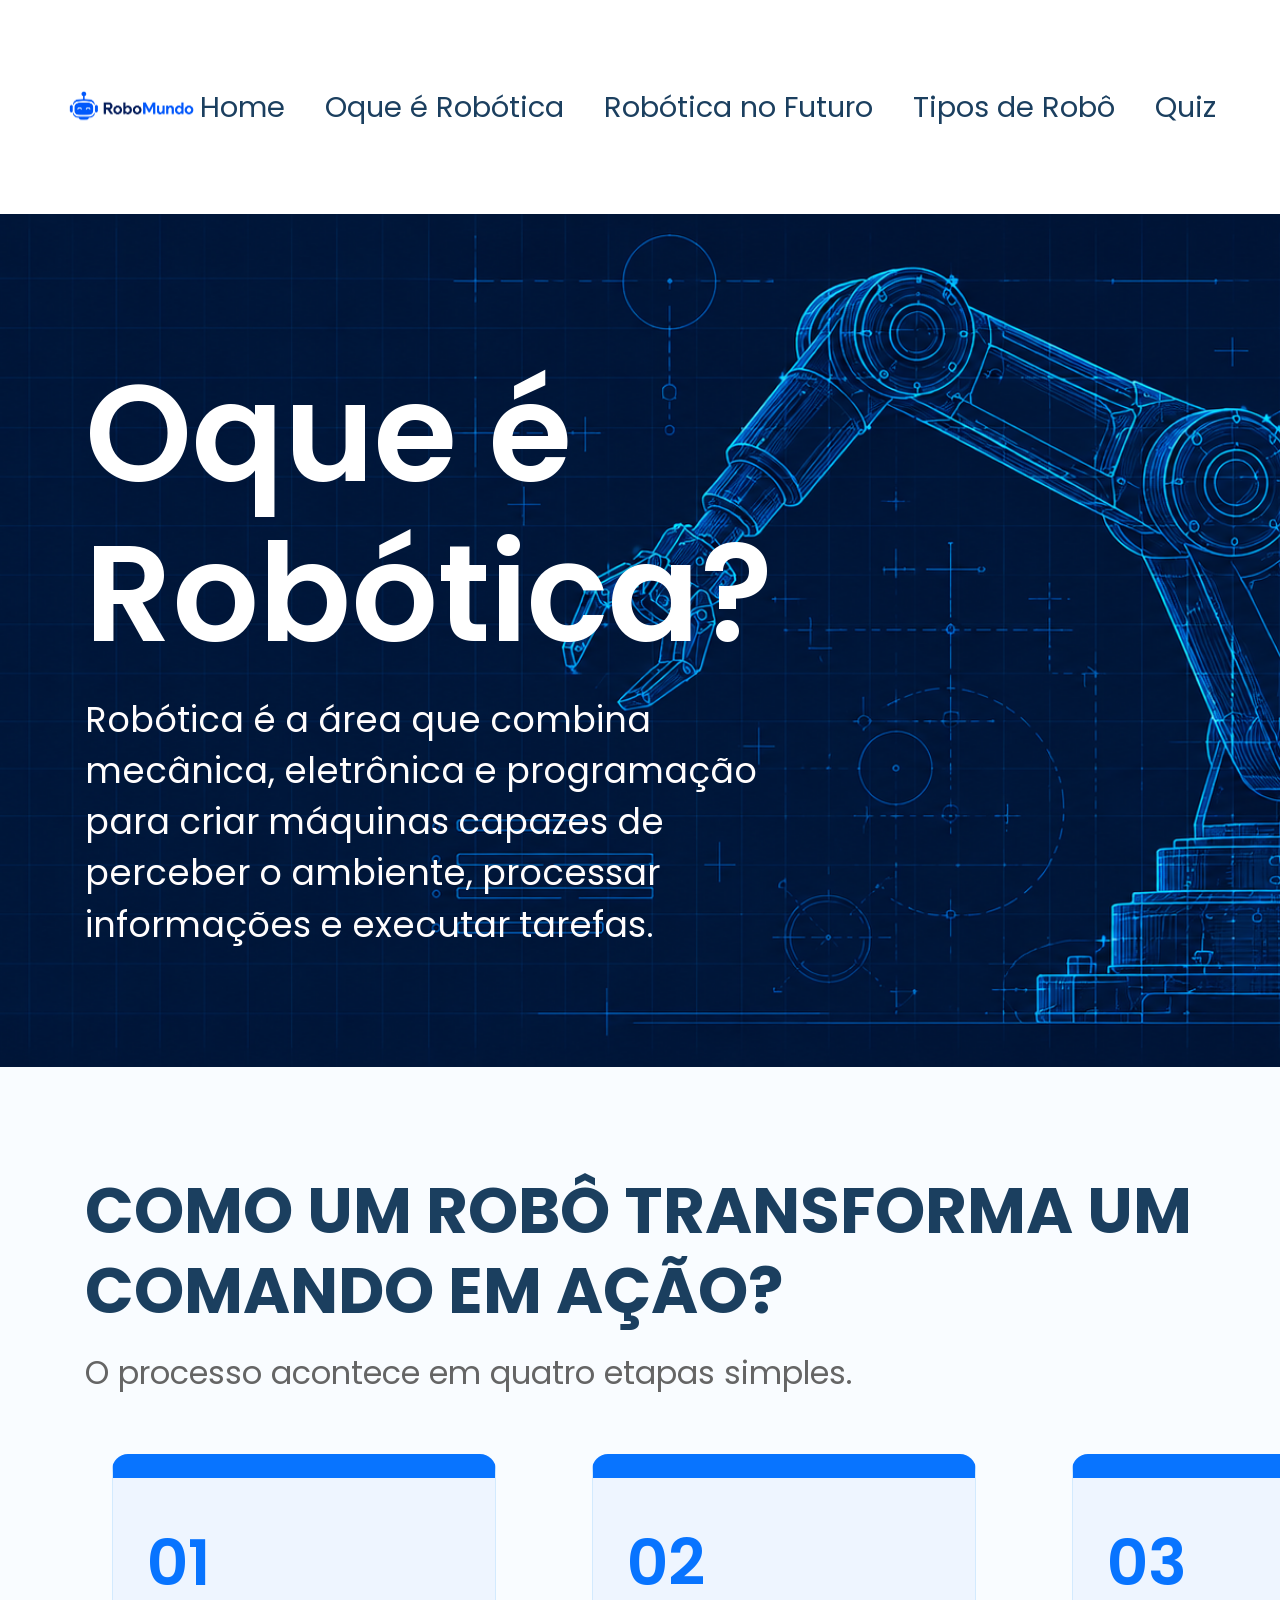
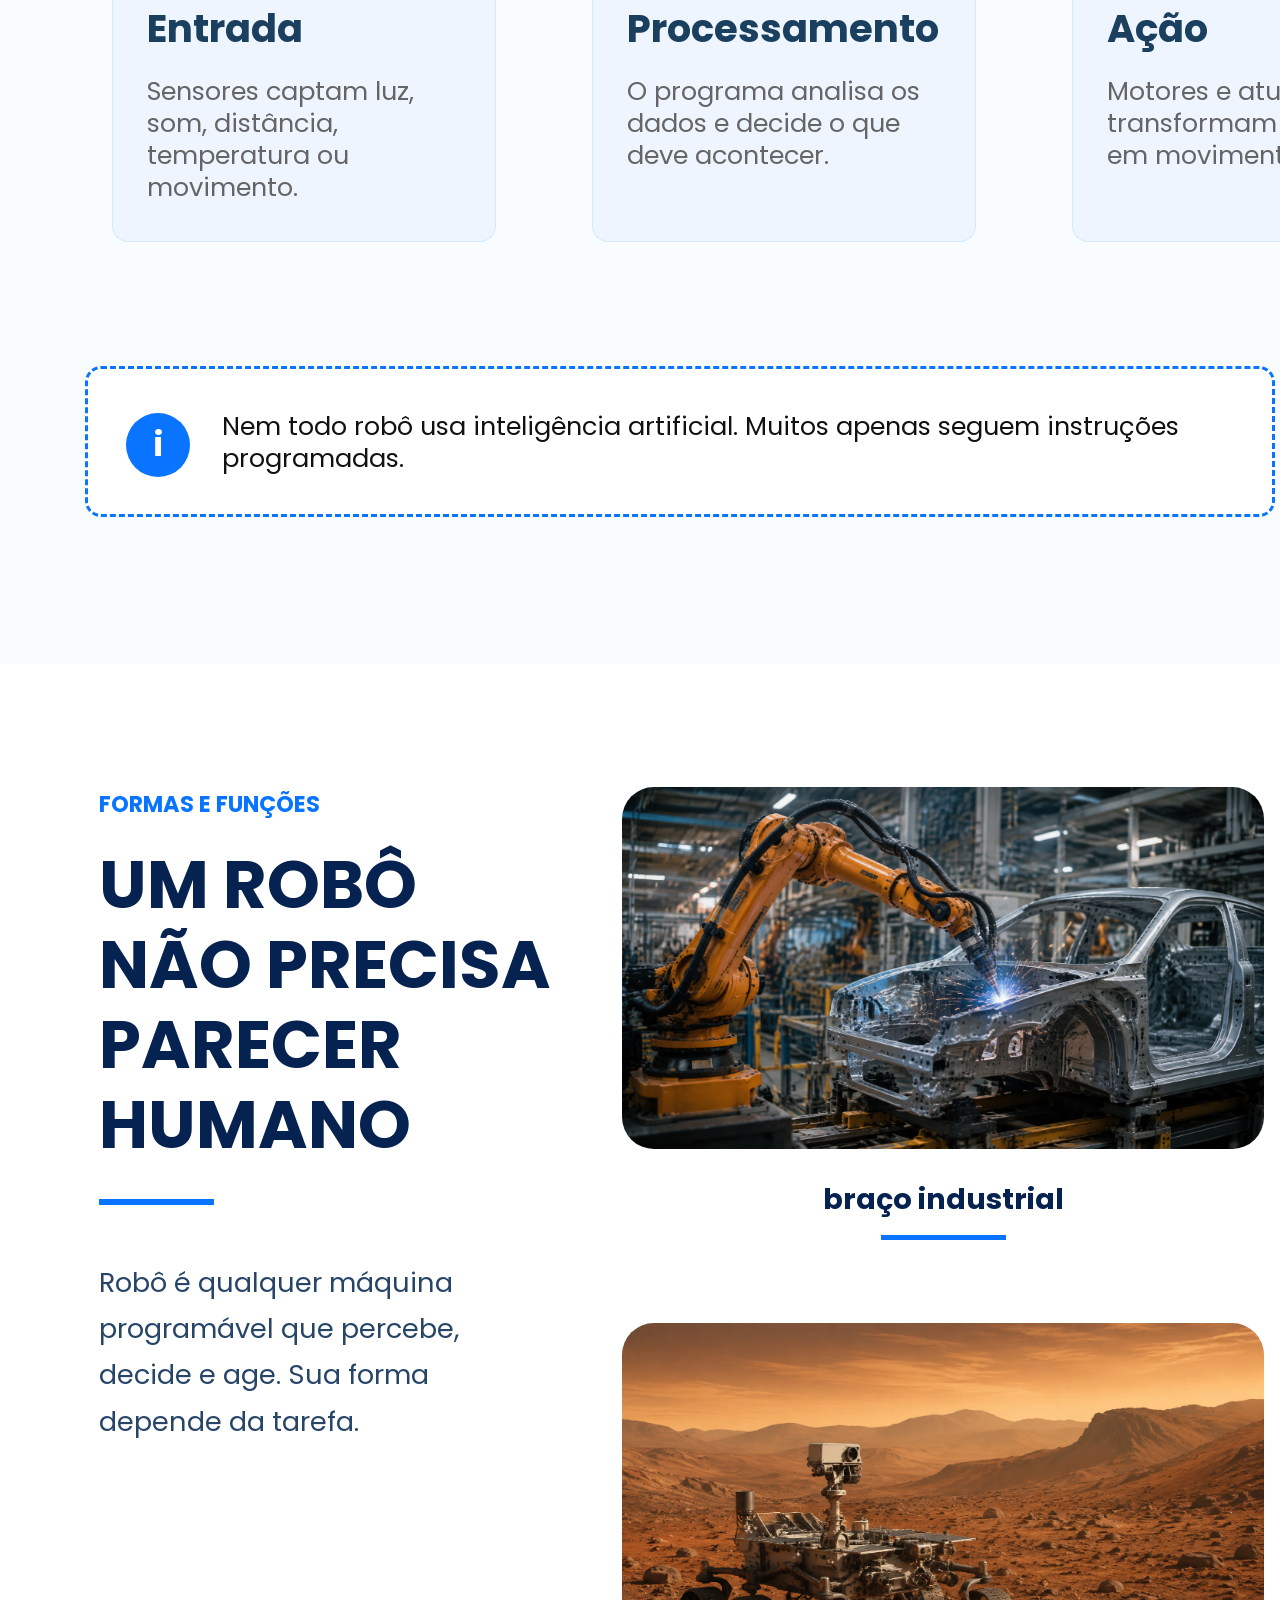
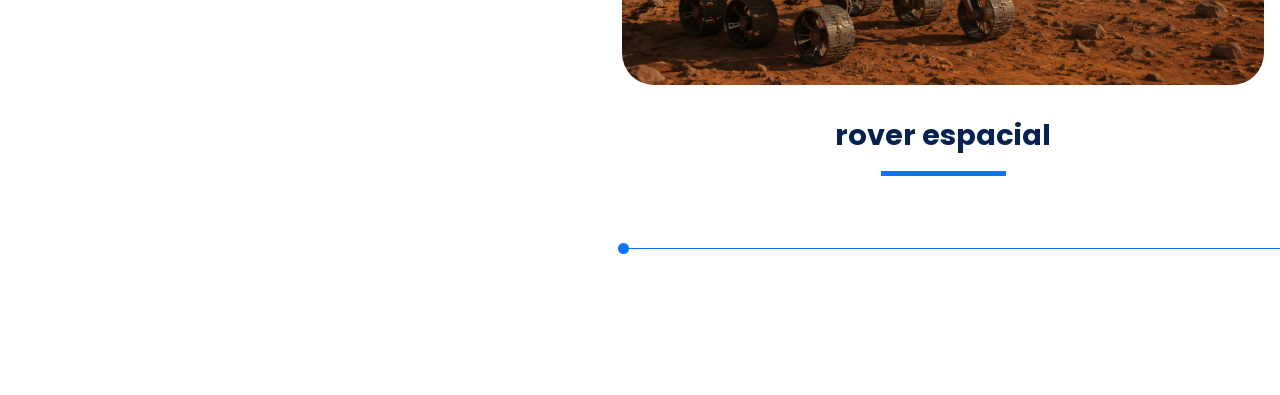
==== o-que-e-robotica.html @ 22d7ee7c "Initial commit" ====
<!DOCTYPE html>
<html lang="pt-BR">
<head>
    <meta charset="UTF-8">
    <meta name="viewport" content="width=device-width, initial-scale=1.0">
    <title>O que é Robótica?</title>

    
    <link rel="preconnect" href="https://fonts.googleapis.com">
    <link rel="preconnect" href="https://fonts.gstatic.com" crossorigin>
    <link href="https://fonts.googleapis.com/css2?family=Poppins:wght@400;500;600;700&display=swap" rel="stylesheet">

    
    <link rel="stylesheet" href="style.css">
    <link rel="stylesheet" href="o-que-e-robotica.css">
</head>
<body>

    
    <header class="cabecalho">
        <div class="container cabecalho-conteudo">
            <a href="index.html">
                <img class="logo" src="imagens/logo-robomundo.png" alt="Logo RoboMundo">
            </a>

            <nav class="menu">
                <a href="index.html">Home</a>
                <a href="o-que-e-robotica.html">Oque é Robótica</a>
                <a href="robotica-no-futuro.html">Robótica no Futuro</a>
                <a href="tipos-de-robo.html">Tipos de Robô</a>
                <a href="#">Quiz</a>
            </nav>
        </div>
    </header>

    <main class="pagina-robotica">

        
        <section class="robotica-banner">
            <img
                class="imagem-banner"
                src="imagens/fundo-o-que-e-robotica.png"
                alt="Ilustração técnica de um braço robótico"
            >

            <div class="texto-banner">
                <h1>Oque é Robótica?</h1>

                <p>
                    Robótica é a área que combina mecânica, eletrônica e programação
                    para criar máquinas capazes de perceber o ambiente, processar
                    informações e executar tarefas.
                </p>
            </div>
        </section>

        
        <section class="processo">
            <h2>COMO UM ROBÔ TRANSFORMA UM COMANDO EM AÇÃO?</h2>

            <p class="processo-introducao">
                O processo acontece em quatro etapas simples.
            </p>

            <div class="etapas">
                <article class="etapa">
                    <span class="numero-etapa">01</span>
                    <h3>Entrada</h3>
                    <p>
                        Sensores captam luz, som, distância, temperatura ou movimento.
                    </p>
                </article>

                <article class="etapa">
                    <span class="numero-etapa">02</span>
                    <h3>Processamento</h3>
                    <p>
                        O programa analisa os dados e decide o que deve acontecer.
                    </p>
                </article>

                <article class="etapa">
                    <span class="numero-etapa">03</span>
                    <h3>Ação</h3>
                    <p>
                        Motores e atuadores transformam a decisão em movimento.
                    </p>
                </article>

                <article class="etapa">
                    <span class="numero-etapa">04</span>
                    <h3>Resposta</h3>
                    <p>
                        O sistema verifica o resultado e pode ajustar a próxima ação.
                    </p>
                </article>
            </div>

            <aside class="aviso">
                <span class="icone-informacao">i</span>
                <p>
                    Nem todo robô usa inteligência artificial. Muitos apenas seguem
                    instruções programadas.
                </p>
            </aside>
        </section>

        
        <section class="galeria-robos">
            <div class="texto-galeria">
                <span>FORMAS E FUNÇÕES</span>

                <h2>
                    UM ROBÔ<br>
                    NÃO PRECISA<br>
                    PARECER<br>
                    HUMANO
                </h2>

                <div class="traco-titulo"></div>

                <p>
                    Robô é qualquer máquina<br>
                    programável que percebe,<br>
                    decide e age. Sua forma<br>
                    depende da tarefa.
                </p>
            </div>

            <div class="grade-imagens">
                <figure>
                    <img src="imagens/braco-industrial.jpg" alt="Braço robótico industrial">
                    <figcaption>braço industrial</figcaption>
                    <div class="traco-imagem"></div>
                </figure>

                <figure>
                    <img src="imagens/robo-cirurgico.jpg" alt="Robô cirúrgico">
                    <figcaption>robô cirúrgico</figcaption>
                    <div class="traco-imagem"></div>
                </figure>

                <figure>
                    <img src="imagens/rover-espacial.jpg" alt="Rover de exploração espacial">
                    <figcaption>rover espacial</figcaption>
                    <div class="traco-imagem"></div>
                </figure>

                <figure>
                    <img src="imagens/aspirador-robotico.jpg" alt="Aspirador robótico">
                    <figcaption>aspirador robótico</figcaption>
                    <div class="traco-imagem"></div>
                </figure>
            </div>

            <div class="linha-final"></div>
        </section>

    </main>

</body>
</html>
---- style.css ----
* {
    margin: 0;
    padding: 0;
    box-sizing: border-box;
}

body {
    font-family: "Poppins", Arial, sans-serif;
    color: #111111;
    background-color: #f9fcff;
}

img {
    display: block;
    max-width: 100%;
}

.container {
    width: calc(100% - 8rem);
    max-width: 118rem;
    margin: 0 auto;
}


.cabecalho {
    height: 13.4rem;
    background-color: #ffffff;
    box-shadow: 0 0.4rem 1rem #d3eafe;
}

.cabecalho-conteudo {
    height: 100%;
    display: flex;
    align-items: center;
    justify-content: space-between;
}

.logo {
    width: 30rem;
    height: 10rem;
    object-fit: contain;
}

.menu {
    display: flex;
    align-items: center;
    gap: 2.5rem;
}

.menu a {
    color: #1b3f5f;
    font-size: 1.8rem;
    text-decoration: none;
    white-space: nowrap;
}

.menu a:hover {
    color: #087bff;
}


.inicio {
    min-height: 58.3rem;
    background-color: #f9fcff;
}

.inicio-conteudo {
    min-height: 58.3rem;
    display: flex;
    align-items: center;
    justify-content: space-between;
}

.inicio-texto {
    width: 59rem;
}

.inicio-texto h1 {
    max-width: 68rem;
    margin-bottom: 3.5rem;
    color: #1b3f5f;
    font-size: 7.2rem;
    line-height: 1.08;
}

.inicio-texto p {
    margin-bottom: 2.4rem;
    font-size: 2rem;
    line-height: 1.55;
}

.robo-inicio {
    width: 46.5rem;
    height: 58.3rem;
    object-fit: contain;
    object-position: center bottom;
}


.conteudo-principal {
    min-height: 89rem;
    padding: 8.8rem 0 5.6rem;
    background-color: #ffffff;
    border-top: 0.1rem solid #eeeeee;
}

.apresentacao {
    position: relative;
    min-height: 25.4rem;
    padding: 6.5rem 6rem 3.5rem;
    display: flex;
    align-items: center;
    justify-content: center;
    background-color: #eef5ff;
    border: 0.2rem solid #e6e6e6;
    border-radius: 1rem;
    text-align: center;
}

.apresentacao p {
    max-width: 107rem;
    font-size: 2.3rem;
    font-weight: 500;
    line-height: 2;
}

.icone-apresentacao,
.icone-card {
    position: absolute;
    display: flex;
    align-items: center;
    justify-content: center;
    background-color: #9bd5ff;
    border-radius: 50%;
}

.icone-apresentacao {
    top: -5.8rem;
    left: 50%;
    width: 11.5rem;
    height: 11.5rem;
    transform: translateX(-50%);
}

.icone-apresentacao img {
    width: 10.4rem;
    height: 10.4rem;
    object-fit: contain;
}

.cards {
    margin-top: 11rem;
    display: flex;
    justify-content: space-between;
    gap: 5.4rem;
}

.card {
    position: relative;
    width: 35.3rem;
    min-height: 38.2rem;
    padding: 7.5rem 2.4rem 2.8rem;
    color: #111111;
    background-color: #ffffff;
    border: 0.1rem solid #111111;
    border-radius: 1.5rem;
    text-align: center;
    text-decoration: none;
}

.card:hover {
    border-color: #087bff;
    box-shadow: 0 0.8rem 2rem rgba(8, 123, 255, 0.12);
}

.icone-card {
    top: -6.4rem;
    left: 50%;
    width: 12.7rem;
    height: 12.7rem;
    transform: translateX(-50%);
}

.icone-card img {
    width: 9.4rem;
    height: 9.4rem;
    object-fit: contain;
}

.card h2 {
    margin-bottom: 2.2rem;
    font-size: 3.8rem;
    line-height: 1.15;
}

.card p {
    font-size: 2rem;
    font-weight: 500;
    line-height: 1.4;
}


.equipe {
    min-height: 46.9rem;
    padding: 5rem 0 6.5rem;
    background-color: #f9fcff;
}

.equipe-lista {
    display: flex;
    justify-content: center;
    gap: 15.5rem;
}

.pessoa {
    width: 33rem;
    text-align: center;
}

.foto {
    width: 24.8rem;
    height: 24.8rem;
    margin: 0 auto 2.2rem;
    overflow: hidden;
    background-color: #d9d9d9;
    border-radius: 50%;
}

.foto img {
    width: 100%;
    height: 100%;
    object-fit: cover;
}

.pessoa h2 {
    font-size: 2.8rem;
    line-height: 1.3;
}

.pessoa a {
    color: #3c09f4;
    font-size: 2.7rem;
    font-weight: 600;
    text-decoration: none;
}
---- o-que-e-robotica.css ----
* {
    margin: 0;
    padding: 0;
    box-sizing: border-box;
}



.pagina-robotica {
    width: 100%;
    background-color: #f9fcff;
}


.robotica-banner {
    position: relative;
    width: 100%;
    height: 53.3rem;
    overflow: hidden;
    background-color: #062250;
}

.imagem-banner {
    position: absolute;
    inset: 0;
    width: 100%;
    height: 100%;
    object-fit: cover;
}

.texto-banner {
    position: absolute;
    top: 8.7rem;
    left: 5.3rem;
    width: 45.2rem;
    color: #ffffff;
}

.texto-banner h1 {
    width: 44.8rem;
    font-size: 8.5rem;
    font-weight: 600;
    line-height: 10rem;
}

.texto-banner p {
    width: 45.2rem;
    margin-top: 1.3rem;
    color: #fffdfd;
    font-size: 2.2rem;
    line-height: 1.45;
}


.processo {
    width: 100%;
    height: 74.8rem;
    padding: 6.5rem 5.3rem 0;
    background-color: #f9fcff;
}

.processo > h2 {
    width: 69.7rem;
    margin-bottom: 1.6rem;
    color: #1b3f5f;
    font-size: 4rem;
    font-weight: 700;
    line-height: 5rem;
}

.processo-introducao {
    margin-bottom: 4.1rem;
    color: #656565;
    font-size: 2rem;
    line-height: 2rem;
}

.etapas {
    margin-left: 1.7rem;
    display: grid;
    grid-template-columns: repeat(4, 24rem);
    gap: 6rem;
}

.etapa {
    width: 24rem;
    height: 24.2rem;
    padding: 3.3rem 2.1rem 1.5rem;
    background-color: #eef5ff;
    border: 0.1rem solid #d3eafe;
    border-top: 1.5rem solid #0874ff;
    border-radius: 1rem;
}

.numero-etapa {
    display: block;
    margin-bottom: 0.4rem;
    color: #0874ff;
    font-size: 4rem;
    font-weight: 600;
    line-height: 4rem;
}

.etapa h3 {
    margin-bottom: 1.2rem;
    color: #1b3f5f;
    font-size: 2.4rem;
    font-weight: 700;
    line-height: 3.4rem;
}

.etapa p {
    color: #656565;
    font-size: 1.6rem;
    line-height: 2rem;
}

.aviso {
    width: 74.4rem;
    height: 9.4rem;
    margin: 7.8rem auto 0;
    padding: 0 2.6rem 0 8.4rem;
    display: flex;
    align-items: center;
    position: relative;
    background-color: #ffffff;
    border: 0.2rem dashed #0874ff;
    border-radius: 1rem;
}

.icone-informacao {
    position: absolute;
    top: 2.7rem;
    left: 2.4rem;
    width: 4rem;
    height: 4rem;
    display: flex;
    align-items: center;
    justify-content: center;
    color: #ffffff;
    background-color: #0874ff;
    border-radius: 50%;
    font-size: 2.1rem;
    font-weight: 700;
}

.aviso p {
    font-size: 1.6rem;
    line-height: 2rem;
}


.galeria-robos {
    position: relative;
    width: 100%;
    height: 83.2rem;
    overflow: hidden;
    background-color: #ffffff;
}

.texto-galeria {
    position: absolute;
    top: 7.7rem;
    left: 6.2rem;
    width: 28.6rem;
}

.texto-galeria > span {
    color: #0874ff;
    font-size: 1.4rem;
    font-weight: 700;
}

.texto-galeria h2 {
    margin-top: 1.5rem;
    color: #062250;
    font-size: 4.2rem;
    font-weight: 700;
    line-height: 5rem;
}

.traco-titulo {
    width: 7.2rem;
    height: 0.4rem;
    margin-top: 2.1rem;
    background-color: #0874ff;
}

.texto-galeria p {
    margin-top: 3.4rem;
    color: #274567;
    font-size: 1.7rem;
    line-height: 2.9rem;
}

.grade-imagens {
    position: absolute;
    top: 7.7rem;
    left: 38.9rem;
    display: grid;
    grid-template-columns: 40.1rem 39.6rem;
    column-gap: 3rem;
    row-gap: 5.2rem;
}

.grade-imagens figure {
    text-align: center;
}

.grade-imagens img {
    width: 100%;
    height: 22.6rem;
    object-fit: cover;
    background-color: #eef5ff;
    border-radius: 2rem;
}

.grade-imagens figcaption {
    margin-top: 2.1rem;
    color: #062250;
    font-size: 1.8rem;
    font-weight: 700;
    line-height: 2.2rem;
}

.traco-imagem {
    width: 7.8rem;
    height: 0.3rem;
    margin: 1.1rem auto 0;
    background-color: #0874ff;
}

.linha-final {
    position: absolute;
    top: 74rem;
    left: 38.6rem;
    width: 83.8rem;
    border-top: 0.1rem solid #0874ff;
}

.linha-final::before,
.linha-final::after {
    content: "";
    position: absolute;
    top: -0.4rem;
    width: 0.7rem;
    height: 0.7rem;
    background-color: #0874ff;
    border-radius: 50%;
}

.linha-final::before {
    left: 0;
}

.linha-final::after {
    right: 0;
}
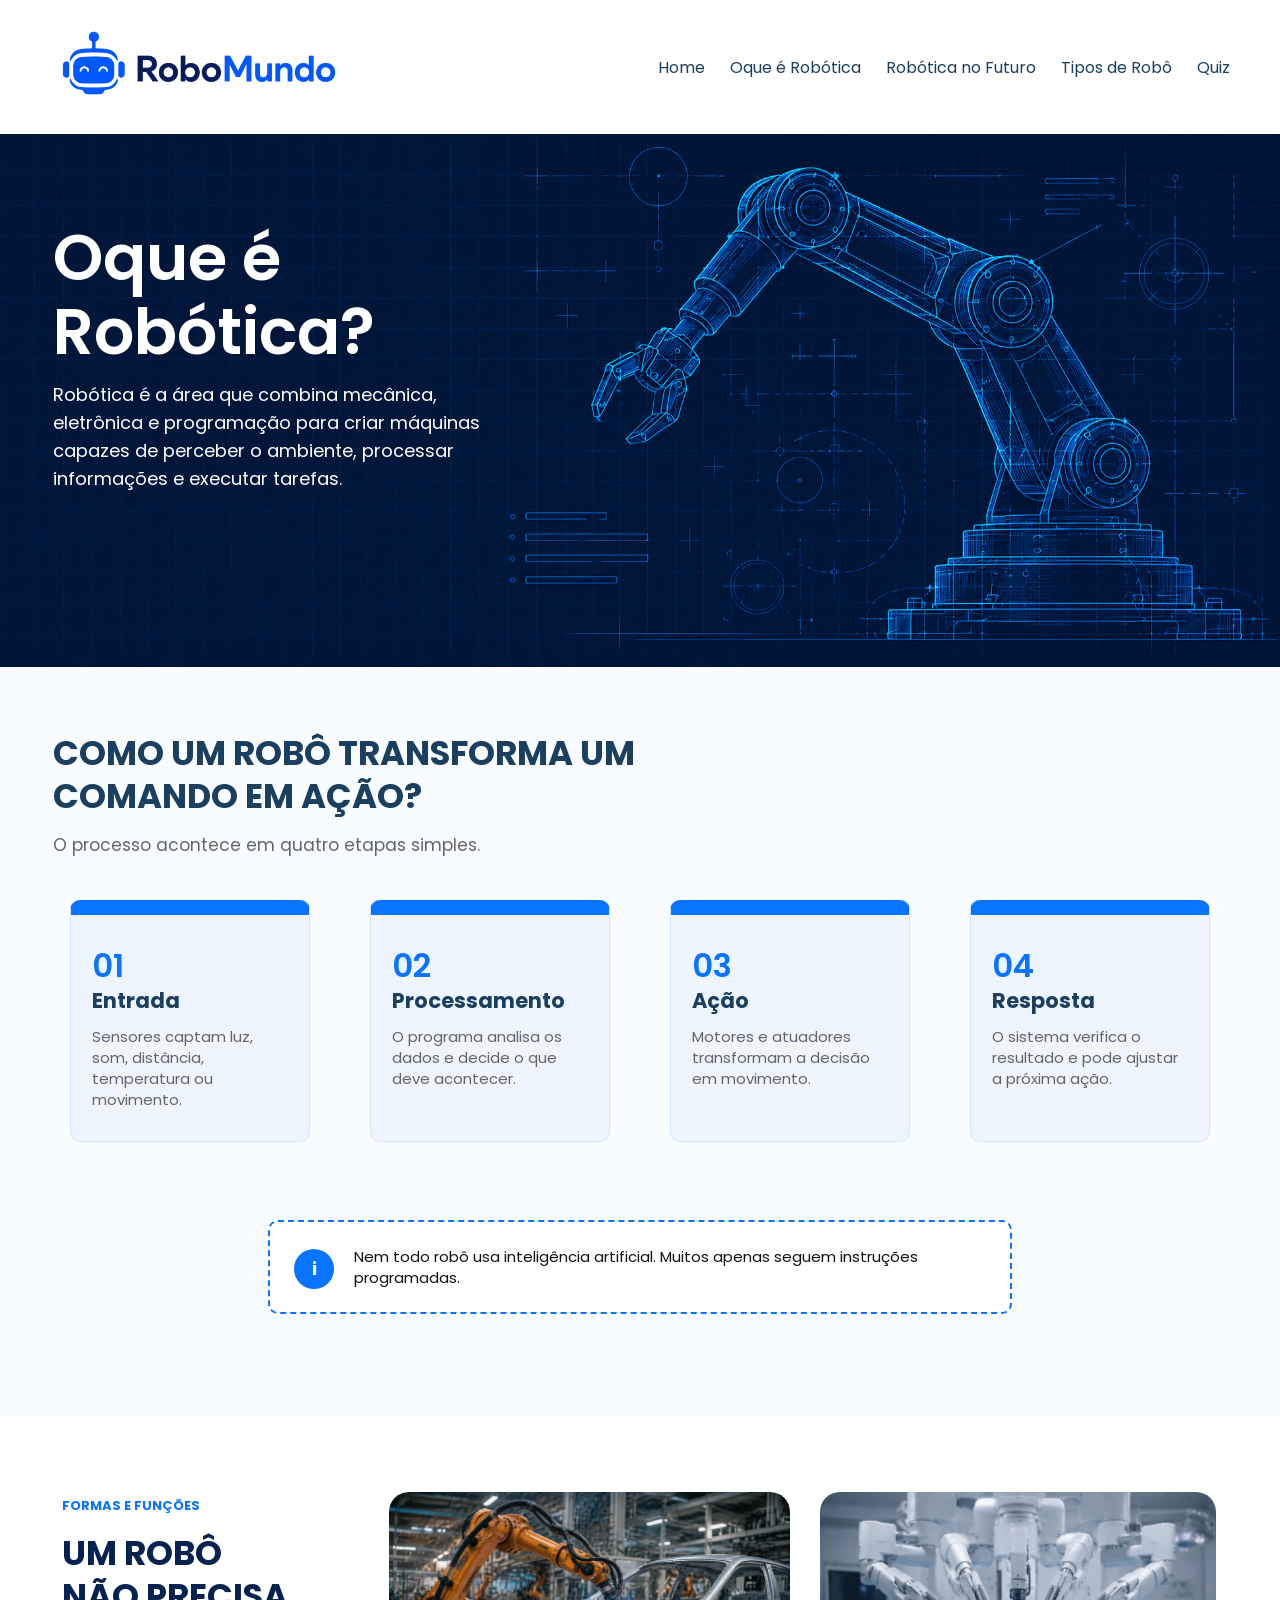
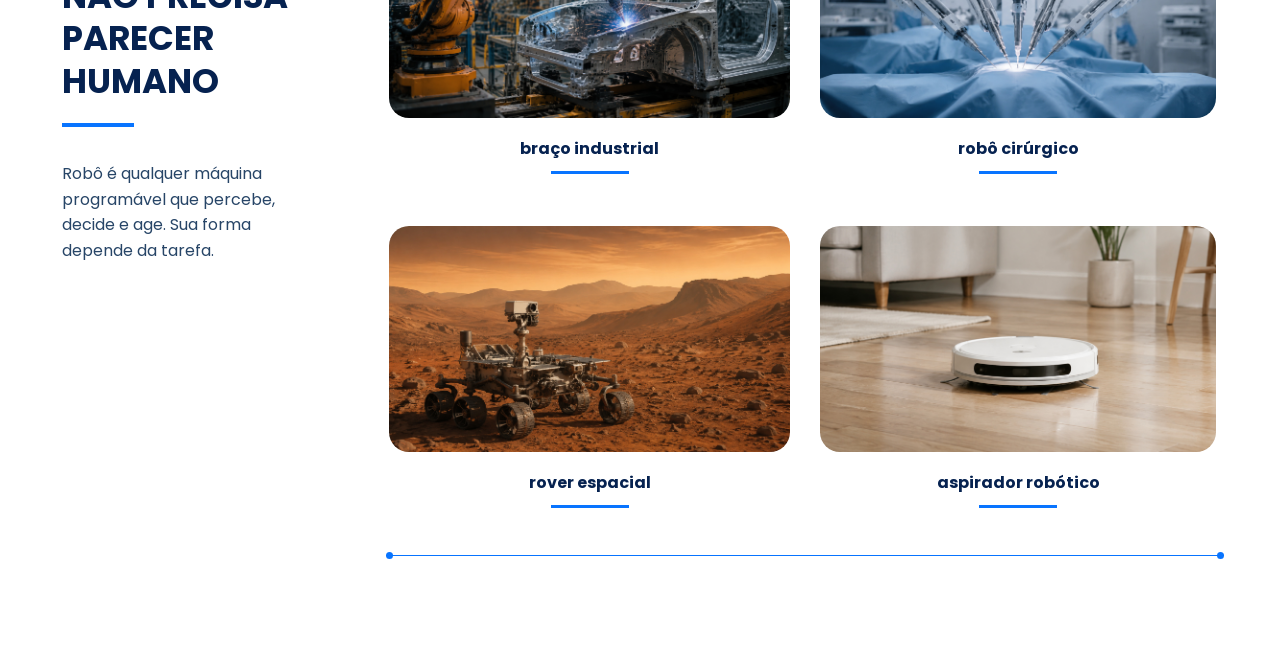
==== commit d57b40fe: "feat: integra quiz de robótica com batalha 2D e cinco desafios" ====
--- a/o-que-e-robotica.html
+++ b/o-que-e-robotica.html
@@ -28,7 +28,7 @@
                 <a href="o-que-e-robotica.html">Oque é Robótica</a>
                 <a href="robotica-no-futuro.html">Robótica no Futuro</a>
                 <a href="tipos-de-robo.html">Tipos de Robô</a>
-                <a href="#">Quiz</a>
+                <a href="quiz.html">Quiz</a>
             </nav>
         </div>
     </header>
--- a/style.css
+++ b/style.css
@@ -4,8 +4,20 @@
     box-sizing: border-box;
 }
 
+
+html {
+    font-size: 62.5%;
+    width: 100%;
+    max-width: 100%;
+    overflow-x: hidden;
+}
+
 body {
+    width: 100%;
+    max-width: 100%;
+    overflow-x: hidden;
     font-family: "Poppins", Arial, sans-serif;
+    font-size: 1.6rem;
     color: #111111;
     background-color: #f9fcff;
 }
@@ -13,6 +25,13 @@
 img {
     display: block;
     max-width: 100%;
+}
+
+h1,
+h2,
+p {
+    max-width: 100%;
+    overflow-wrap: break-word;
 }
 
 .container {
@@ -22,7 +41,9 @@
 }
 
 
+
 .cabecalho {
+    width: 100%;
     height: 13.4rem;
     background-color: #ffffff;
     box-shadow: 0 0.4rem 1rem #d3eafe;
@@ -49,7 +70,7 @@
 
 .menu a {
     color: #1b3f5f;
-    font-size: 1.8rem;
+    font-size: 1.6rem;
     text-decoration: none;
     white-space: nowrap;
 }
@@ -59,7 +80,9 @@
 }
 
 
+
 .inicio {
+    width: 100%;
     min-height: 58.3rem;
     background-color: #f9fcff;
 }
@@ -73,19 +96,20 @@
 
 .inicio-texto {
     width: 59rem;
+    min-width: 0;
 }
 
 .inicio-texto h1 {
     max-width: 68rem;
     margin-bottom: 3.5rem;
     color: #1b3f5f;
-    font-size: 7.2rem;
+    font-size: 5.6rem;
     line-height: 1.08;
 }
 
 .inicio-texto p {
     margin-bottom: 2.4rem;
-    font-size: 2rem;
+    font-size: 1.8rem;
     line-height: 1.55;
 }
 
@@ -97,7 +121,9 @@
 }
 
 
+
 .conteudo-principal {
+    width: 100%;
     min-height: 89rem;
     padding: 8.8rem 0 5.6rem;
     background-color: #ffffff;
@@ -118,10 +144,11 @@
 }
 
 .apresentacao p {
+    width: 100%;
     max-width: 107rem;
-    font-size: 2.3rem;
+    font-size: 2rem;
     font-weight: 500;
-    line-height: 2;
+    line-height: 1.8;
 }
 
 .icone-apresentacao,
@@ -148,6 +175,8 @@
     object-fit: contain;
 }
 
+
+
 .cards {
     margin-top: 11rem;
     display: flex;
@@ -158,6 +187,7 @@
 .card {
     position: relative;
     width: 35.3rem;
+    min-width: 0;
     min-height: 38.2rem;
     padding: 7.5rem 2.4rem 2.8rem;
     color: #111111;
@@ -189,18 +219,20 @@
 
 .card h2 {
     margin-bottom: 2.2rem;
-    font-size: 3.8rem;
+    font-size: 3rem;
     line-height: 1.15;
 }
 
 .card p {
-    font-size: 2rem;
+    font-size: 1.8rem;
     font-weight: 500;
     line-height: 1.4;
 }
 
 
+
 .equipe {
+    width: 100%;
     min-height: 46.9rem;
     padding: 5rem 0 6.5rem;
     background-color: #f9fcff;
@@ -214,6 +246,7 @@
 
 .pessoa {
     width: 33rem;
+    min-width: 0;
     text-align: center;
 }
 
@@ -233,13 +266,14 @@
 }
 
 .pessoa h2 {
-    font-size: 2.8rem;
+    font-size: 2.4rem;
     line-height: 1.3;
 }
 
 .pessoa a {
     color: #3c09f4;
-    font-size: 2.7rem;
+    font-size: 2.2rem;
     font-weight: 600;
     text-decoration: none;
+    overflow-wrap: anywhere;
 }
--- a/o-que-e-robotica.css
+++ b/o-que-e-robotica.css
@@ -5,11 +5,42 @@
 }
 
 
+html {
+    width: 100%;
+    max-width: 100%;
+    overflow-x: hidden;
+    font-size: 62.5%;
+}
+
+body {
+    width: 100%;
+    max-width: 100%;
+    overflow-x: hidden;
+    font-size: 1.6rem;
+}
+
+img {
+    display: block;
+    max-width: 100%;
+}
+
+.pagina-robotica h1,
+.pagina-robotica h2,
+.pagina-robotica h3,
+.pagina-robotica p,
+.pagina-robotica figcaption {
+    max-width: 100%;
+    overflow-wrap: break-word;
+}
 
 .pagina-robotica {
     width: 100%;
+    max-width: 128rem;
+    margin: 0 auto;
+    overflow: hidden;
     background-color: #f9fcff;
 }
+
 
 
 .robotica-banner {
@@ -33,23 +64,25 @@
     top: 8.7rem;
     left: 5.3rem;
     width: 45.2rem;
+    max-width: calc(100% - 10.6rem);
     color: #ffffff;
 }
 
 .texto-banner h1 {
     width: 44.8rem;
-    font-size: 8.5rem;
+    font-size: 6.4rem;
     font-weight: 600;
-    line-height: 10rem;
+    line-height: 1.15;
 }
 
 .texto-banner p {
     width: 45.2rem;
     margin-top: 1.3rem;
     color: #fffdfd;
-    font-size: 2.2rem;
-    line-height: 1.45;
-}
+    font-size: 1.8rem;
+    line-height: 1.55;
+}
+
 
 
 .processo {
@@ -63,16 +96,16 @@
     width: 69.7rem;
     margin-bottom: 1.6rem;
     color: #1b3f5f;
-    font-size: 4rem;
-    font-weight: 700;
-    line-height: 5rem;
+    font-size: 3.4rem;
+    font-weight: 700;
+    line-height: 1.25;
 }
 
 .processo-introducao {
     margin-bottom: 4.1rem;
     color: #656565;
-    font-size: 2rem;
-    line-height: 2rem;
+    font-size: 1.7rem;
+    line-height: 1.5;
 }
 
 .etapas {
@@ -96,33 +129,34 @@
     display: block;
     margin-bottom: 0.4rem;
     color: #0874ff;
-    font-size: 4rem;
+    font-size: 3.2rem;
     font-weight: 600;
-    line-height: 4rem;
+    line-height: 1.1;
 }
 
 .etapa h3 {
     margin-bottom: 1.2rem;
     color: #1b3f5f;
-    font-size: 2.4rem;
-    font-weight: 700;
-    line-height: 3.4rem;
+    font-size: 2.1rem;
+    font-weight: 700;
+    line-height: 1.3;
 }
 
 .etapa p {
     color: #656565;
-    font-size: 1.6rem;
-    line-height: 2rem;
-}
+    font-size: 1.5rem;
+    line-height: 1.4;
+}
+
 
 .aviso {
+    position: relative;
     width: 74.4rem;
     height: 9.4rem;
     margin: 7.8rem auto 0;
     padding: 0 2.6rem 0 8.4rem;
     display: flex;
     align-items: center;
-    position: relative;
     background-color: #ffffff;
     border: 0.2rem dashed #0874ff;
     border-radius: 1rem;
@@ -140,14 +174,15 @@
     color: #ffffff;
     background-color: #0874ff;
     border-radius: 50%;
-    font-size: 2.1rem;
+    font-size: 1.8rem;
     font-weight: 700;
 }
 
 .aviso p {
-    font-size: 1.6rem;
-    line-height: 2rem;
-}
+    font-size: 1.5rem;
+    line-height: 1.4;
+}
+
 
 
 .galeria-robos {
@@ -167,16 +202,16 @@
 
 .texto-galeria > span {
     color: #0874ff;
-    font-size: 1.4rem;
+    font-size: 1.3rem;
     font-weight: 700;
 }
 
 .texto-galeria h2 {
     margin-top: 1.5rem;
     color: #062250;
-    font-size: 4.2rem;
-    font-weight: 700;
-    line-height: 5rem;
+    font-size: 3.4rem;
+    font-weight: 700;
+    line-height: 1.25;
 }
 
 .traco-titulo {
@@ -189,8 +224,8 @@
 .texto-galeria p {
     margin-top: 3.4rem;
     color: #274567;
-    font-size: 1.7rem;
-    line-height: 2.9rem;
+    font-size: 1.6rem;
+    line-height: 1.6;
 }
 
 .grade-imagens {
@@ -218,9 +253,9 @@
 .grade-imagens figcaption {
     margin-top: 2.1rem;
     color: #062250;
-    font-size: 1.8rem;
-    font-weight: 700;
-    line-height: 2.2rem;
+    font-size: 1.6rem;
+    font-weight: 700;
+    line-height: 1.3;
 }
 
 .traco-imagem {
@@ -230,6 +265,8 @@
     background-color: #0874ff;
 }
 
+
+
 .linha-final {
     position: absolute;
     top: 74rem;
@@ -255,4 +292,30 @@
 
 .linha-final::after {
     right: 0;
+}
+
+
+
+
+
+.pagina-robotica {
+    overflow: visible;
+}
+
+
+.robotica-banner {
+    box-shadow: 0 0 0 100vmax #062250;
+    clip-path: inset(0 -100vmax);
+}
+
+
+.processo {
+    box-shadow: 0 0 0 100vmax #f9fcff;
+    clip-path: inset(0 -100vmax);
+}
+
+
+.galeria-robos {
+    box-shadow: 0 0 0 100vmax #ffffff;
+    clip-path: inset(0 -100vmax);
 }
